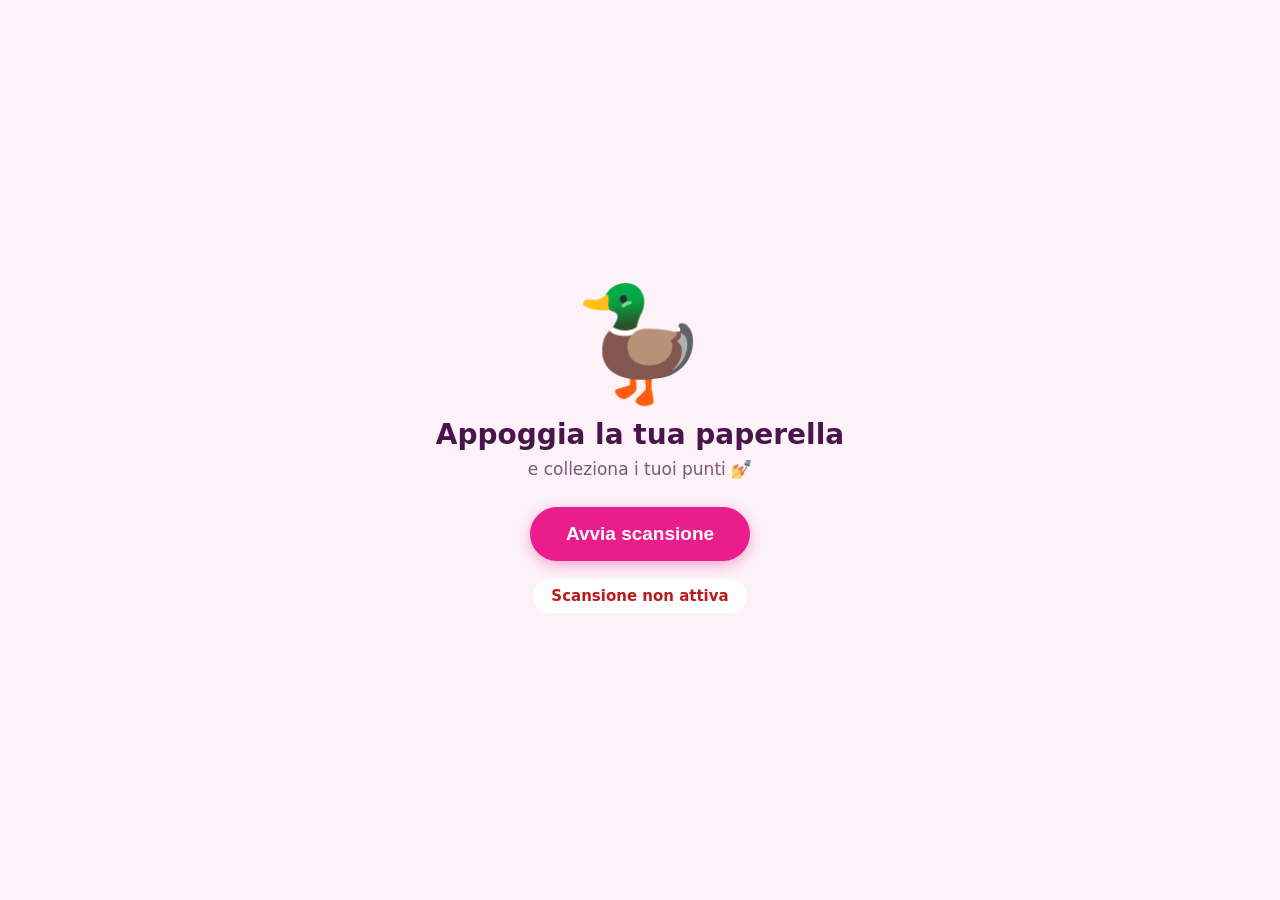
==== index.html @ 0249deea "Add files via upload" ====
<!DOCTYPE html>
<html lang="it">
<head>
<meta charset="UTF-8">
<meta name="viewport" content="width=device-width, initial-scale=1.0, user-scalable=no">
<meta name="theme-color" content="#f8b4d9">
<title>Paperelle Fedeltà 🦆</title>
<link rel="manifest" href="manifest.webmanifest">
<style>
  :root {
    --rosa: #f8b4d9;
    --rosa-scuro: #e91e8c;
    --viola: #7c3aed;
    --verde: #10b981;
    --bg: #fdf2f8;
    --testo: #4a154b;
  }
  * { margin: 0; padding: 0; box-sizing: border-box; -webkit-tap-highlight-color: transparent; }
  html, body { height: 100%; overflow: hidden; }
  body {
    font-family: system-ui, -apple-system, sans-serif;
    background: var(--bg);
    color: var(--testo);
    user-select: none;
  }
  .schermata {
    position: absolute; inset: 0;
    display: none;
    flex-direction: column;
    align-items: center;
    justify-content: center;
    text-align: center;
    padding: 24px;
  }
  .schermata.attiva { display: flex; }

  /* ---- KIOSK RIPOSO ---- */
  .papera-grande { font-size: 110px; line-height: 1; animation: galleggia 3s ease-in-out infinite; }
  @keyframes galleggia {
    0%, 100% { transform: translateY(0) rotate(-3deg); }
    50% { transform: translateY(-14px) rotate(3deg); }
  }
  h1 { font-size: 28px; margin-top: 20px; }
  .sottotitolo { font-size: 17px; opacity: .7; margin-top: 8px; }
  .btn {
    border: none; border-radius: 999px;
    padding: 16px 36px; font-size: 19px; font-weight: 700;
    background: var(--rosa-scuro); color: #fff;
    margin-top: 28px; cursor: pointer;
    box-shadow: 0 4px 14px rgba(233, 30, 140, .35);
  }
  .btn:active { transform: scale(.96); }
  .btn.secondario { background: #fff; color: var(--rosa-scuro); border: 2px solid var(--rosa-scuro); box-shadow: none; }
  .btn.piccolo { padding: 10px 20px; font-size: 15px; margin-top: 12px; }
  .stato-scan {
    margin-top: 18px; font-size: 15px; font-weight: 600;
    padding: 8px 18px; border-radius: 999px; background: #fff;
  }
  .stato-scan.on { color: var(--verde); }
  .stato-scan.off { color: #b91c1c; }
  .pulse { animation: pulse 1.6s ease-in-out infinite; }
  @keyframes pulse { 0%,100% { opacity: 1; } 50% { opacity: .45; } }

  /* ---- RISULTATO TAP ---- */
  #schermata-tap { background: linear-gradient(160deg, var(--rosa), #fbcfe8); }
  .punti-num { font-size: 64px; font-weight: 800; color: var(--rosa-scuro); margin-top: 10px; }
  .timbri { display: flex; gap: 8px; margin-top: 22px; flex-wrap: wrap; justify-content: center; max-width: 320px; }
  .timbro {
    width: 44px; height: 44px; border-radius: 50%;
    background: #fff; display: flex; align-items: center; justify-content: center;
    font-size: 24px; opacity: .35;
  }
  .timbro.pieno { opacity: 1; box-shadow: 0 2px 8px rgba(0,0,0,.15); }
  .timbro.nuovo { animation: pop .5s cubic-bezier(.2, 2, .4, 1); }
  @keyframes pop { 0% { transform: scale(0); } 100% { transform: scale(1); } }

  /* ---- PREMIO ---- */
  #schermata-premio { background: linear-gradient(160deg, #fde68a, var(--rosa)); }
  .premio-emoji { font-size: 100px; animation: festa .6s ease infinite alternate; }
  @keyframes festa { from { transform: rotate(-8deg) scale(1); } to { transform: rotate(8deg) scale(1.15); } }

  /* ---- ADMIN ---- */
  #schermata-admin {
    justify-content: flex-start; align-items: stretch;
    text-align: left; overflow-y: auto; background: #fff; padding: 16px;
  }
  .admin-testata { display: flex; justify-content: space-between; align-items: center; margin-bottom: 14px; }
  .admin-testata h2 { font-size: 22px; }
  .chiudi { background: #eee; border: none; border-radius: 50%; width: 40px; height: 40px; font-size: 18px; cursor: pointer; }
  .admin-azioni { display: flex; gap: 8px; flex-wrap: wrap; margin-bottom: 16px; }
  .admin-azioni .btn { margin-top: 0; padding: 10px 16px; font-size: 14px; }
  table { width: 100%; border-collapse: collapse; font-size: 14px; }
  th, td { padding: 10px 6px; border-bottom: 1px solid #f3e8ff; text-align: left; vertical-align: middle; }
  th { font-size: 12px; text-transform: uppercase; opacity: .6; }
  .uid { font-family: monospace; font-size: 11px; word-break: break-all; }
  .cella-punti { font-weight: 800; font-size: 18px; color: var(--rosa-scuro); white-space: nowrap; }
  .mini-btn {
    border: none; background: var(--bg); color: var(--testo);
    border-radius: 8px; width: 32px; height: 32px; font-size: 16px; font-weight: 700;
    cursor: pointer; margin: 0 2px;
  }
  .mini-btn.rosso { color: #b91c1c; }
  .nome-input { border: 1px solid #eee; border-radius: 8px; padding: 6px; width: 90px; font-size: 13px; }
  .vuoto { text-align: center; opacity: .5; padding: 30px 0; }
  #ingresso-admin {
    position: fixed; bottom: 0; right: 0; width: 64px; height: 64px;
    opacity: 0; z-index: 50;
  }
  .toast {
    position: fixed; bottom: 20px; left: 50%; transform: translateX(-50%);
    background: var(--testo); color: #fff; padding: 12px 22px;
    border-radius: 999px; font-size: 14px; z-index: 100;
    opacity: 0; transition: opacity .3s; pointer-events: none;
    max-width: 90vw;
  }
  .toast.visibile { opacity: 1; }
</style>
</head>
<body>

<!-- KIOSK: riposo -->
<div id="schermata-riposo" class="schermata attiva">
  <div class="papera-grande">🦆</div>
  <h1>Appoggia la tua paperella</h1>
  <p class="sottotitolo">e colleziona i tuoi punti 💅</p>
  <button id="btn-avvia" class="btn">Avvia scansione</button>
  <div id="stato-scan" class="stato-scan off">Scansione non attiva</div>
</div>

<!-- KIOSK: risultato tap -->
<div id="schermata-tap" class="schermata">
  <div class="papera-grande" style="animation:none">🦆</div>
  <h1 id="tap-titolo">Ciao!</h1>
  <div class="punti-num" id="tap-punti">0/10</div>
  <div class="timbri" id="tap-timbri"></div>
  <p class="sottotitolo" id="tap-msg"></p>
</div>

<!-- KIOSK: premio -->
<div id="schermata-premio" class="schermata">
  <div class="premio-emoji">🎉</div>
  <h1>PREMIO!</h1>
  <p class="sottotitolo" style="font-size:20px">Hai completato la tessera!<br>Ritira il tuo premio in cassa 🎁</p>
</div>

<!-- ADMIN -->
<div id="schermata-admin" class="schermata">
  <div class="admin-testata">
    <h2>Gestione clienti</h2>
    <button class="chiudi" onclick="chiudiAdmin()">✕</button>
  </div>
  <div class="admin-azioni">
    <button class="btn" onclick="esportaBackup()">⬇️ Export backup</button>
    <button class="btn secondario" onclick="document.getElementById('file-import').click()">⬆️ Import</button>
    <button class="btn secondario" onclick="cambiaPin()">🔑 Cambia PIN</button>
    <input type="file" id="file-import" accept=".json,application/json" hidden onchange="importaBackup(this)">
  </div>
  <table>
    <thead><tr><th>Cliente</th><th>Punti</th><th>Ultimo tap</th><th></th></tr></thead>
    <tbody id="tabella-clienti"></tbody>
  </table>
</div>

<!-- angolo invisibile per entrare in admin (5 tap) -->
<div id="ingresso-admin"></div>
<div id="toast" class="toast"></div>

<script>
'use strict';

// ================== CONFIG ==================
const PUNTI_PREMIO = 10;
const COOLDOWN_ORE = 3;
const PIN_DEFAULT = '1234';
const TIMEOUT_RITORNO_MS = 5000;

// ================== INDEXEDDB ==================
let db;

function apriDB() {
  return new Promise((ok, ko) => {
    const req = indexedDB.open('paperelle', 1);
    req.onupgradeneeded = (e) => {
      const d = e.target.result;
      if (!d.objectStoreNames.contains('clienti'))
        d.createObjectStore('clienti', { keyPath: 'uid' });
      if (!d.objectStoreNames.contains('log_tap'))
        d.createObjectStore('log_tap', { autoIncrement: true });
      if (!d.objectStoreNames.contains('config'))
        d.createObjectStore('config', { keyPath: 'k' });
    };
    req.onsuccess = () => { db = req.result; ok(db); };
    req.onerror = () => ko(req.error);
  });
}

function tx(store, mode, fn) {
  return new Promise((ok, ko) => {
    const t = db.transaction(store, mode);
    const s = t.objectStore(store);
    const res = fn(s);
    t.oncomplete = () => ok(res && res.result !== undefined ? res.result : undefined);
    t.onerror = () => ko(t.error);
  });
}

const getCliente   = (uid) => tx('clienti', 'readonly',  s => s.get(uid));
const salvaCliente = (c)   => tx('clienti', 'readwrite', s => s.put(c));
const cancellaCliente = (uid) => tx('clienti', 'readwrite', s => s.delete(uid));
const tuttiClienti = ()    => tx('clienti', 'readonly',  s => s.getAll());
const logTap       = (uid) => tx('log_tap', 'readwrite', s => s.add({ uid, timestamp: Date.now() }));
const tuttiLog     = ()    => tx('log_tap', 'readonly',  s => s.getAll());

async function getConfig(k, def) {
  const r = await tx('config', 'readonly', s => s.get(k));
  return r ? r.v : def;
}
const setConfig = (k, v) => tx('config', 'readwrite', s => s.put({ k, v }));

// ================== SCHERMATE ==================
function mostra(id) {
  document.querySelectorAll('.schermata').forEach(s => s.classList.remove('attiva'));
  document.getElementById(id).classList.add('attiva');
}

let timerRitorno = null;
function tornaARiposoTra(ms) {
  clearTimeout(timerRitorno);
  timerRitorno = setTimeout(() => mostra('schermata-riposo'), ms);
}

function toast(msg, ms = 2500) {
  const t = document.getElementById('toast');
  t.textContent = msg;
  t.classList.add('visibile');
  clearTimeout(t._timer);
  t._timer = setTimeout(() => t.classList.remove('visibile'), ms);
}

// ================== WEB NFC ==================
let scanAttiva = false;

async function avviaScan() {
  if (!('NDEFReader' in window)) {
    toast('⚠️ Web NFC non supportato: serve Chrome su Android');
    return;
  }
  try {
    const reader = new NDEFReader();
    await reader.scan();
    scanAttiva = true;
    aggiornaStatoScan();
    reader.onreading = (e) => gestisciTap(e.serialNumber);
    reader.onreadingerror = () => toast('Lettura fallita, riprova ad appoggiare la paperella');
  } catch (err) {
    toast('Errore NFC: ' + err.message, 4000);
  }
}

function aggiornaStatoScan() {
  const el = document.getElementById('stato-scan');
  const btn = document.getElementById('btn-avvia');
  if (scanAttiva) {
    el.textContent = '● Scansione attiva';
    el.className = 'stato-scan on pulse';
    btn.style.display = 'none';
  } else {
    el.textContent = 'Scansione non attiva';
    el.className = 'stato-scan off';
    btn.style.display = '';
  }
}

// ================== LOGICA TAP ==================
let tapInCorso = false;

async function gestisciTap(uid) {
  if (!uid || tapInCorso) return;
  tapInCorso = true;
  try {
    let c = await getCliente(uid);
    const ora = Date.now();

    if (!c) {
      c = { uid, nome: '', punti: 0, creato: ora, ultimo_tap: 0 };
    }

    const cooldownMs = COOLDOWN_ORE * 3600 * 1000;
    if (c.ultimo_tap && (ora - c.ultimo_tap) < cooldownMs) {
      mostraTap(c, false);
      tornaARiposoTra(TIMEOUT_RITORNO_MS);
      return;
    }

    c.punti += 1;
    c.ultimo_tap = ora;
    await logTap(uid);

    if (c.punti >= PUNTI_PREMIO) {
      c.punti = 0;
      await salvaCliente(c);
      mostra('schermata-premio');
      tornaARiposoTra(8000);
    } else {
      await salvaCliente(c);
      mostraTap(c, true);
      tornaARiposoTra(TIMEOUT_RITORNO_MS);
    }
  } catch (err) {
    toast('Errore: ' + err.message, 4000);
  } finally {
    setTimeout(() => { tapInCorso = false; }, 1500);
  }
}

function mostraTap(c, nuovoPunto) {
  const nome = c.nome ? `Ciao ${c.nome}!` : 'Ciao!';
  document.getElementById('tap-titolo').textContent = nome;
  document.getElementById('tap-punti').textContent = `${c.punti}/${PUNTI_PREMIO}`;
  document.getElementById('tap-msg').textContent = nuovoPunto
    ? (c.punti === PUNTI_PREMIO - 1 ? 'Il prossimo è il PREMIO! 🎁' : '+1 punto! A presto 💅')
    : 'Punto già registrato, torna più tardi 😉';

  const cont = document.getElementById('tap-timbri');
  cont.innerHTML = '';
  for (let i = 1; i <= PUNTI_PREMIO; i++) {
    const d = document.createElement('div');
    d.className = 'timbro' + (i <= c.punti ? ' pieno' : '') +
                  (nuovoPunto && i === c.punti ? ' nuovo' : '');
    d.textContent = '🦆';
    cont.appendChild(d);
  }
  mostra('schermata-tap');
}

// ================== ADMIN ==================
let tapAngolo = 0, timerAngolo = null;

document.getElementById('ingresso-admin').addEventListener('click', () => {
  tapAngolo++;
  clearTimeout(timerAngolo);
  timerAngolo = setTimeout(() => { tapAngolo = 0; }, 2000);
  if (tapAngolo >= 5) { tapAngolo = 0; chiediPin(); }
});

async function chiediPin() {
  const pin = await getConfig('pin', PIN_DEFAULT);
  const inserito = prompt('PIN amministratore:');
  if (inserito === null) return;
  if (inserito === pin) apriAdmin();
  else toast('PIN errato');
}

async function cambiaPin() {
  const nuovo = prompt('Nuovo PIN (min 4 cifre):');
  if (!nuovo || nuovo.length < 4) { toast('PIN troppo corto'); return; }
  await setConfig('pin', nuovo);
  toast('PIN aggiornato ✔');
}

async function apriAdmin() {
  clearTimeout(timerRitorno);
  await disegnaTabella();
  mostra('schermata-admin');
}

function chiudiAdmin() {
  mostra('schermata-riposo');
}

function formattaData(ts) {
  if (!ts) return '—';
  const d = new Date(ts);
  return d.toLocaleDateString('it-IT', { day: '2-digit', month: '2-digit' }) +
         ' ' + d.toLocaleTimeString('it-IT', { hour: '2-digit', minute: '2-digit' });
}

async function disegnaTabella() {
  const clienti = (await tuttiClienti()) || [];
  clienti.sort((a, b) => (b.ultimo_tap || 0) - (a.ultimo_tap || 0));
  const corpo = document.getElementById('tabella-clienti');
  corpo.innerHTML = '';

  if (!clienti.length) {
    corpo.innerHTML = '<tr><td colspan="4" class="vuoto">Nessun cliente ancora 🦆</td></tr>';
    return;
  }

  for (const c of clienti) {
    const tr = document.createElement('tr');

    const tdNome = document.createElement('td');
    const inp = document.createElement('input');
    inp.className = 'nome-input';
    inp.placeholder = 'nome…';
    inp.value = c.nome || '';
    inp.onchange = async () => { c.nome = inp.value.trim(); await salvaCliente(c); toast('Nome salvato'); };
    tdNome.appendChild(inp);
    const divUid = document.createElement('div');
    divUid.className = 'uid';
    divUid.textContent = c.uid;
    tdNome.appendChild(divUid);

    const tdPunti = document.createElement('td');
    tdPunti.className = 'cella-punti';
    tdPunti.textContent = `${c.punti}/${PUNTI_PREMIO}`;

    const tdData = document.createElement('td');
    tdData.textContent = formattaData(c.ultimo_tap);

    const tdAzioni = document.createElement('td');
    tdAzioni.style.whiteSpace = 'nowrap';
    const btnMeno = mini('−', async () => {
      c.punti = Math.max(0, c.punti - 1);
      await salvaCliente(c); await disegnaTabella();
    });
    const btnPiu = mini('+', async () => {
      c.punti = Math.min(PUNTI_PREMIO - 1, c.punti + 1);
      await salvaCliente(c); await disegnaTabella();
    });
    const btnDel = mini('🗑', async () => {
      if (confirm(`Eliminare ${c.nome || c.uid}?`)) {
        await cancellaCliente(c.uid); await disegnaTabella();
      }
    });
    btnDel.classList.add('rosso');
    tdAzioni.append(btnMeno, btnPiu, btnDel);

    tr.append(tdNome, tdPunti, tdData, tdAzioni);
    corpo.appendChild(tr);
  }
}

function mini(txt, fn) {
  const b = document.createElement('button');
  b.className = 'mini-btn';
  b.textContent = txt;
  b.onclick = fn;
  return b;
}

// ================== BACKUP ==================
async function esportaBackup() {
  const dati = {
    versione: 1,
    esportato: new Date().toISOString(),
    clienti: await tuttiClienti(),
    log_tap: await tuttiLog()
  };
  const json = JSON.stringify(dati, null, 2);
  const nomeFile = 'paperelle-backup-' + new Date().toISOString().slice(0, 10) + '.json';
  const blob = new Blob([json], { type: 'application/json' });
  const file = new File([blob], nomeFile, { type: 'application/json' });

  if (navigator.canShare && navigator.canShare({ files: [file] })) {
    try {
      await navigator.share({ files: [file], title: 'Backup paperelle' });
      return;
    } catch (e) { /* utente ha annullato → fallback download */ }
  }
  const a = document.createElement('a');
  a.href = URL.createObjectURL(blob);
  a.download = nomeFile;
  a.click();
  URL.revokeObjectURL(a.href);
}

async function importaBackup(input) {
  const f = input.files[0];
  if (!f) return;
  try {
    const dati = JSON.parse(await f.text());
    if (!Array.isArray(dati.clienti)) throw new Error('formato non valido');
    if (!confirm(`Importare ${dati.clienti.length} clienti? I dati esistenti con stesso UID verranno sovrascritti.`)) return;
    for (const c of dati.clienti) await salvaCliente(c);
    await disegnaTabella();
    toast(`Importati ${dati.clienti.length} clienti ✔`);
  } catch (err) {
    toast('Import fallito: ' + err.message, 4000);
  } finally {
    input.value = '';
  }
}

// ================== WAKE LOCK ==================
let wakeLock = null;
async function tieniSchermoAcceso() {
  try {
    if ('wakeLock' in navigator) {
      wakeLock = await navigator.wakeLock.request('screen');
    }
  } catch (e) { /* non critico */ }
}
document.addEventListener('visibilitychange', () => {
  if (document.visibilityState === 'visible') tieniSchermoAcceso();
});

// ================== AVVIO ==================
document.getElementById('btn-avvia').addEventListener('click', async () => {
  await avviaScan();
  await tieniSchermoAcceso();
});

apriDB().catch(err => toast('Errore database: ' + err.message, 5000));

if ('serviceWorker' in navigator) {
  navigator.serviceWorker.register('sw.js').catch(() => {});
}
</script>
</body>
</html>
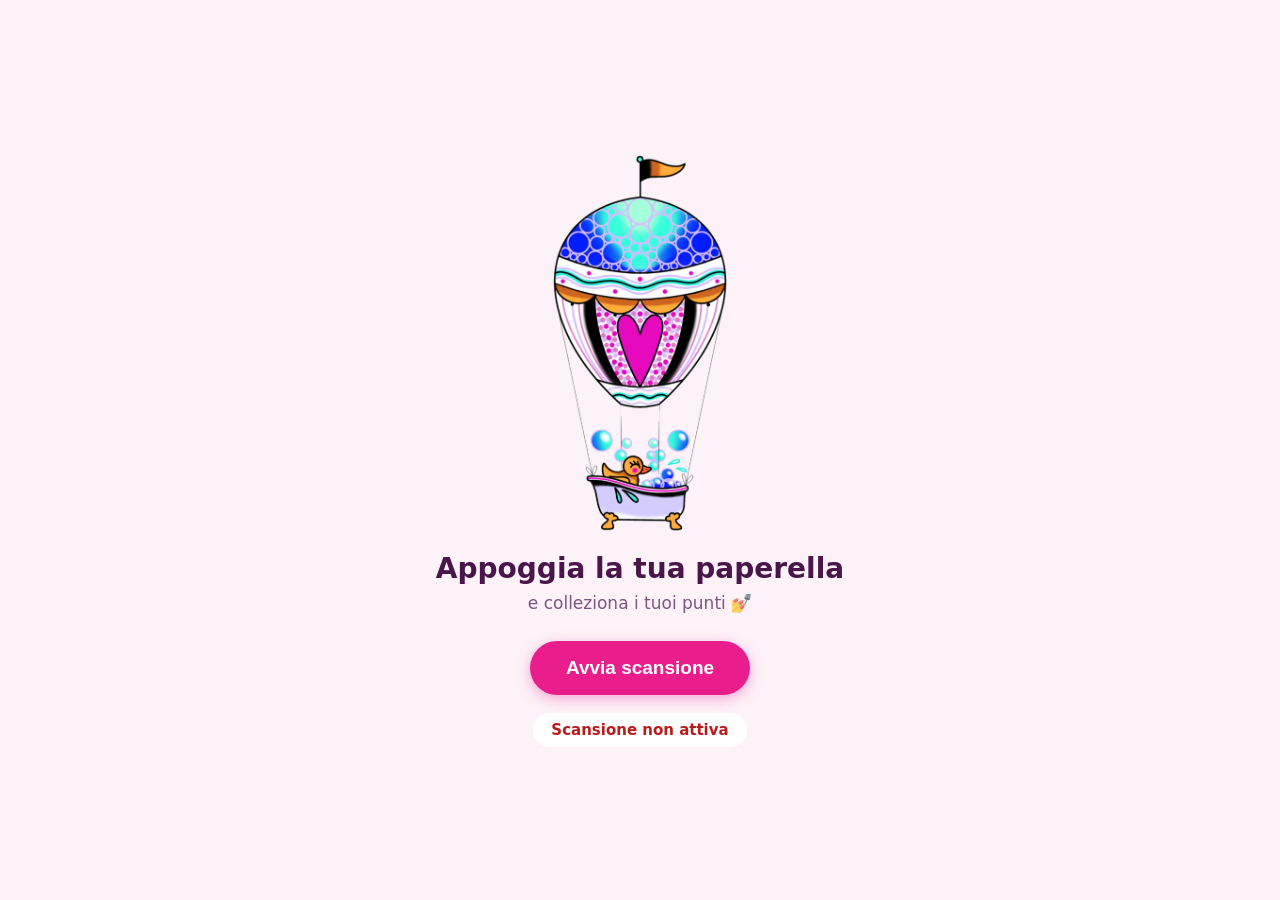
==== commit f4d0da77: "Add files via upload changed logo and automatic counters backup daily at 6pm" ====
--- a/index.html
+++ b/index.html
@@ -36,6 +36,8 @@
 
   /* ---- KIOSK RIPOSO ---- */
   .papera-grande { font-size: 110px; line-height: 1; animation: galleggia 3s ease-in-out infinite; }
+  .logo-img { height: 42vh; max-height: 380px; animation: galleggia 3s ease-in-out infinite; }
+  .logo-img.mini { height: 24vh; max-height: 200px; animation: none; }
   @keyframes galleggia {
     0%, 100% { transform: translateY(0) rotate(-3deg); }
     50% { transform: translateY(-14px) rotate(3deg); }
@@ -120,7 +122,7 @@
 
 <!-- KIOSK: riposo -->
 <div id="schermata-riposo" class="schermata attiva">
-  <div class="papera-grande">🦆</div>
+  <img class="logo-img" src="logo.png" alt="logo">
   <h1>Appoggia la tua paperella</h1>
   <p class="sottotitolo">e colleziona i tuoi punti 💅</p>
   <button id="btn-avvia" class="btn">Avvia scansione</button>
@@ -129,7 +131,7 @@
 
 <!-- KIOSK: risultato tap -->
 <div id="schermata-tap" class="schermata">
-  <div class="papera-grande" style="animation:none">🦆</div>
+  <img class="logo-img mini" src="logo.png" alt="logo">
   <h1 id="tap-titolo">Ciao!</h1>
   <div class="punti-num" id="tap-punti">0/10</div>
   <div class="timbri" id="tap-timbri"></div>
@@ -173,6 +175,7 @@
 const COOLDOWN_ORE = 3;
 const PIN_DEFAULT = '1234';
 const TIMEOUT_RITORNO_MS = 5000;
+const ORA_BACKUP = 18; // backup automatico giornaliero alle 18:00
 
 // ================== INDEXEDDB ==================
 let db;
@@ -440,15 +443,45 @@
 }
 
 // ================== BACKUP ==================
-async function esportaBackup() {
-  const dati = {
+async function creaDatiBackup() {
+  return {
     versione: 1,
     esportato: new Date().toISOString(),
     clienti: await tuttiClienti(),
     log_tap: await tuttiLog()
   };
+}
+
+function scaricaJSON(dati, nomeFile) {
+  const blob = new Blob([JSON.stringify(dati, null, 2)], { type: 'application/json' });
+  const a = document.createElement('a');
+  a.href = URL.createObjectURL(blob);
+  a.download = nomeFile;
+  a.click();
+  URL.revokeObjectURL(a.href);
+}
+
+const oggiStr = () => {
+  const d = new Date();
+  return d.getFullYear() + '-' + String(d.getMonth() + 1).padStart(2, '0') + '-' + String(d.getDate()).padStart(2, '0');
+};
+
+async function backupAutomatico() {
+  const oggi = oggiStr();
+  const ultimo = await getConfig('ultimo_backup', '');
+  if (ultimo === oggi) return;
+  if (new Date().getHours() < ORA_BACKUP) return;
+  const dati = await creaDatiBackup();
+  if (!dati.clienti || !dati.clienti.length) return; // niente da salvare
+  scaricaJSON(dati, 'paperelle-backup-' + oggi + '.json');
+  await setConfig('ultimo_backup', oggi);
+  toast('💾 Backup giornaliero salvato in Download');
+}
+
+async function esportaBackup() {
+  const dati = await creaDatiBackup();
   const json = JSON.stringify(dati, null, 2);
-  const nomeFile = 'paperelle-backup-' + new Date().toISOString().slice(0, 10) + '.json';
+  const nomeFile = 'paperelle-backup-' + oggiStr() + '.json';
   const blob = new Blob([json], { type: 'application/json' });
   const file = new File([blob], nomeFile, { type: 'application/json' });
 
@@ -501,7 +534,10 @@
   await tieniSchermoAcceso();
 });
 
-apriDB().catch(err => toast('Errore database: ' + err.message, 5000));
+apriDB().then(() => {
+  // controlla ogni minuto se è ora del backup giornaliero
+  setInterval(() => backupAutomatico().catch(() => {}), 60 * 1000);
+}).catch(err => toast('Errore database: ' + err.message, 5000));
 
 if ('serviceWorker' in navigator) {
   navigator.serviceWorker.register('sw.js').catch(() => {});
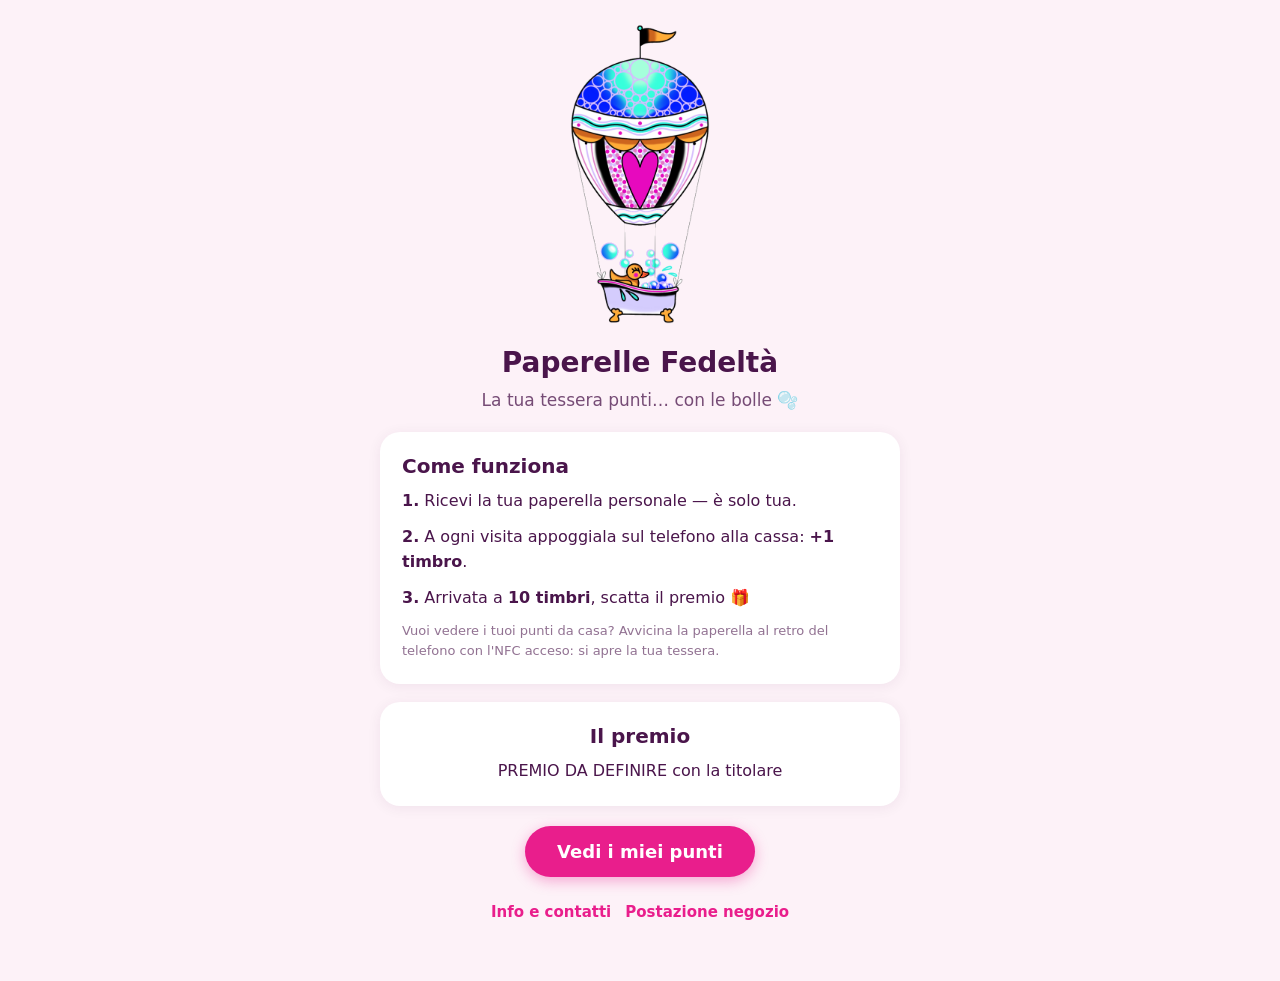
==== commit a5890ebb: "cloudflare website" ====
--- a/index.html
+++ b/index.html
@@ -2,546 +2,42 @@
 <html lang="it">
 <head>
 <meta charset="UTF-8">
-<meta name="viewport" content="width=device-width, initial-scale=1.0, user-scalable=no">
+<meta name="viewport" content="width=device-width, initial-scale=1.0">
 <meta name="theme-color" content="#f8b4d9">
 <title>Paperelle Fedeltà 🦆</title>
 <link rel="manifest" href="manifest.webmanifest">
-<style>
-  :root {
-    --rosa: #f8b4d9;
-    --rosa-scuro: #e91e8c;
-    --viola: #7c3aed;
-    --verde: #10b981;
-    --bg: #fdf2f8;
-    --testo: #4a154b;
-  }
-  * { margin: 0; padding: 0; box-sizing: border-box; -webkit-tap-highlight-color: transparent; }
-  html, body { height: 100%; overflow: hidden; }
-  body {
-    font-family: system-ui, -apple-system, sans-serif;
-    background: var(--bg);
-    color: var(--testo);
-    user-select: none;
-  }
-  .schermata {
-    position: absolute; inset: 0;
-    display: none;
-    flex-direction: column;
-    align-items: center;
-    justify-content: center;
-    text-align: center;
-    padding: 24px;
-  }
-  .schermata.attiva { display: flex; }
-
-  /* ---- KIOSK RIPOSO ---- */
-  .papera-grande { font-size: 110px; line-height: 1; animation: galleggia 3s ease-in-out infinite; }
-  .logo-img { height: 42vh; max-height: 380px; animation: galleggia 3s ease-in-out infinite; }
-  .logo-img.mini { height: 24vh; max-height: 200px; animation: none; }
-  @keyframes galleggia {
-    0%, 100% { transform: translateY(0) rotate(-3deg); }
-    50% { transform: translateY(-14px) rotate(3deg); }
-  }
-  h1 { font-size: 28px; margin-top: 20px; }
-  .sottotitolo { font-size: 17px; opacity: .7; margin-top: 8px; }
-  .btn {
-    border: none; border-radius: 999px;
-    padding: 16px 36px; font-size: 19px; font-weight: 700;
-    background: var(--rosa-scuro); color: #fff;
-    margin-top: 28px; cursor: pointer;
-    box-shadow: 0 4px 14px rgba(233, 30, 140, .35);
-  }
-  .btn:active { transform: scale(.96); }
-  .btn.secondario { background: #fff; color: var(--rosa-scuro); border: 2px solid var(--rosa-scuro); box-shadow: none; }
-  .btn.piccolo { padding: 10px 20px; font-size: 15px; margin-top: 12px; }
-  .stato-scan {
-    margin-top: 18px; font-size: 15px; font-weight: 600;
-    padding: 8px 18px; border-radius: 999px; background: #fff;
-  }
-  .stato-scan.on { color: var(--verde); }
-  .stato-scan.off { color: #b91c1c; }
-  .pulse { animation: pulse 1.6s ease-in-out infinite; }
-  @keyframes pulse { 0%,100% { opacity: 1; } 50% { opacity: .45; } }
-
-  /* ---- RISULTATO TAP ---- */
-  #schermata-tap { background: linear-gradient(160deg, var(--rosa), #fbcfe8); }
-  .punti-num { font-size: 64px; font-weight: 800; color: var(--rosa-scuro); margin-top: 10px; }
-  .timbri { display: flex; gap: 8px; margin-top: 22px; flex-wrap: wrap; justify-content: center; max-width: 320px; }
-  .timbro {
-    width: 44px; height: 44px; border-radius: 50%;
-    background: #fff; display: flex; align-items: center; justify-content: center;
-    font-size: 24px; opacity: .35;
-  }
-  .timbro.pieno { opacity: 1; box-shadow: 0 2px 8px rgba(0,0,0,.15); }
-  .timbro.nuovo { animation: pop .5s cubic-bezier(.2, 2, .4, 1); }
-  @keyframes pop { 0% { transform: scale(0); } 100% { transform: scale(1); } }
-
-  /* ---- PREMIO ---- */
-  #schermata-premio { background: linear-gradient(160deg, #fde68a, var(--rosa)); }
-  .premio-emoji { font-size: 100px; animation: festa .6s ease infinite alternate; }
-  @keyframes festa { from { transform: rotate(-8deg) scale(1); } to { transform: rotate(8deg) scale(1.15); } }
-
-  /* ---- ADMIN ---- */
-  #schermata-admin {
-    justify-content: flex-start; align-items: stretch;
-    text-align: left; overflow-y: auto; background: #fff; padding: 16px;
-  }
-  .admin-testata { display: flex; justify-content: space-between; align-items: center; margin-bottom: 14px; }
-  .admin-testata h2 { font-size: 22px; }
-  .chiudi { background: #eee; border: none; border-radius: 50%; width: 40px; height: 40px; font-size: 18px; cursor: pointer; }
-  .admin-azioni { display: flex; gap: 8px; flex-wrap: wrap; margin-bottom: 16px; }
-  .admin-azioni .btn { margin-top: 0; padding: 10px 16px; font-size: 14px; }
-  table { width: 100%; border-collapse: collapse; font-size: 14px; }
-  th, td { padding: 10px 6px; border-bottom: 1px solid #f3e8ff; text-align: left; vertical-align: middle; }
-  th { font-size: 12px; text-transform: uppercase; opacity: .6; }
-  .uid { font-family: monospace; font-size: 11px; word-break: break-all; }
-  .cella-punti { font-weight: 800; font-size: 18px; color: var(--rosa-scuro); white-space: nowrap; }
-  .mini-btn {
-    border: none; background: var(--bg); color: var(--testo);
-    border-radius: 8px; width: 32px; height: 32px; font-size: 16px; font-weight: 700;
-    cursor: pointer; margin: 0 2px;
-  }
-  .mini-btn.rosso { color: #b91c1c; }
-  .nome-input { border: 1px solid #eee; border-radius: 8px; padding: 6px; width: 90px; font-size: 13px; }
-  .vuoto { text-align: center; opacity: .5; padding: 30px 0; }
-  #ingresso-admin {
-    position: fixed; bottom: 0; right: 0; width: 64px; height: 64px;
-    opacity: 0; z-index: 50;
-  }
-  .toast {
-    position: fixed; bottom: 20px; left: 50%; transform: translateX(-50%);
-    background: var(--testo); color: #fff; padding: 12px 22px;
-    border-radius: 999px; font-size: 14px; z-index: 100;
-    opacity: 0; transition: opacity .3s; pointer-events: none;
-    max-width: 90vw;
-  }
-  .toast.visibile { opacity: 1; }
-</style>
+<link rel="stylesheet" href="stile.css">
 </head>
 <body>
+<div class="contenuto centro">
 
-<!-- KIOSK: riposo -->
-<div id="schermata-riposo" class="schermata attiva">
-  <img class="logo-img" src="logo.png" alt="logo">
-  <h1>Appoggia la tua paperella</h1>
-  <p class="sottotitolo">e colleziona i tuoi punti 💅</p>
-  <button id="btn-avvia" class="btn">Avvia scansione</button>
-  <div id="stato-scan" class="stato-scan off">Scansione non attiva</div>
+  <img class="logo-img galleggia" src="logo.png" alt="logo">
+  <h1>Paperelle Fedeltà</h1>
+  <p class="sottotitolo">La tua tessera punti… con le bolle 🫧</p>
+
+  <div class="card" style="text-align:left">
+    <h2 style="margin-top:0">Come funziona</h2>
+    <p><strong>1.</strong> Ricevi la tua paperella personale — è solo tua.</p>
+    <p><strong>2.</strong> A ogni visita appoggiala sul telefono alla cassa: <strong>+1 timbro</strong>.</p>
+    <p><strong>3.</strong> Arrivata a <strong>10 timbri</strong>, scatta il premio 🎁</p>
+    <p class="piccolo">Vuoi vedere i tuoi punti da casa? Avvicina la paperella al retro del telefono con l'NFC acceso: si apre la tua tessera.</p>
+  </div>
+
+  <div class="card">
+    <h2 style="margin-top:0">Il premio</h2>
+    <p>PREMIO DA DEFINIRE con la titolare</p>
+  </div>
+
+  <a class="btn" href="punti.html">Vedi i miei punti</a>
+
+  <div class="nav">
+    <a href="info.html">Info e contatti</a>
+    <a href="kiosk.html">Postazione negozio</a>
+  </div>
+
 </div>
-
-<!-- KIOSK: risultato tap -->
-<div id="schermata-tap" class="schermata">
-  <img class="logo-img mini" src="logo.png" alt="logo">
-  <h1 id="tap-titolo">Ciao!</h1>
-  <div class="punti-num" id="tap-punti">0/10</div>
-  <div class="timbri" id="tap-timbri"></div>
-  <p class="sottotitolo" id="tap-msg"></p>
-</div>
-
-<!-- KIOSK: premio -->
-<div id="schermata-premio" class="schermata">
-  <div class="premio-emoji">🎉</div>
-  <h1>PREMIO!</h1>
-  <p class="sottotitolo" style="font-size:20px">Hai completato la tessera!<br>Ritira il tuo premio in cassa 🎁</p>
-</div>
-
-<!-- ADMIN -->
-<div id="schermata-admin" class="schermata">
-  <div class="admin-testata">
-    <h2>Gestione clienti</h2>
-    <button class="chiudi" onclick="chiudiAdmin()">✕</button>
-  </div>
-  <div class="admin-azioni">
-    <button class="btn" onclick="esportaBackup()">⬇️ Export backup</button>
-    <button class="btn secondario" onclick="document.getElementById('file-import').click()">⬆️ Import</button>
-    <button class="btn secondario" onclick="cambiaPin()">🔑 Cambia PIN</button>
-    <input type="file" id="file-import" accept=".json,application/json" hidden onchange="importaBackup(this)">
-  </div>
-  <table>
-    <thead><tr><th>Cliente</th><th>Punti</th><th>Ultimo tap</th><th></th></tr></thead>
-    <tbody id="tabella-clienti"></tbody>
-  </table>
-</div>
-
-<!-- angolo invisibile per entrare in admin (5 tap) -->
-<div id="ingresso-admin"></div>
-<div id="toast" class="toast"></div>
-
 <script>
-'use strict';
-
-// ================== CONFIG ==================
-const PUNTI_PREMIO = 10;
-const COOLDOWN_ORE = 3;
-const PIN_DEFAULT = '1234';
-const TIMEOUT_RITORNO_MS = 5000;
-const ORA_BACKUP = 18; // backup automatico giornaliero alle 18:00
-
-// ================== INDEXEDDB ==================
-let db;
-
-function apriDB() {
-  return new Promise((ok, ko) => {
-    const req = indexedDB.open('paperelle', 1);
-    req.onupgradeneeded = (e) => {
-      const d = e.target.result;
-      if (!d.objectStoreNames.contains('clienti'))
-        d.createObjectStore('clienti', { keyPath: 'uid' });
-      if (!d.objectStoreNames.contains('log_tap'))
-        d.createObjectStore('log_tap', { autoIncrement: true });
-      if (!d.objectStoreNames.contains('config'))
-        d.createObjectStore('config', { keyPath: 'k' });
-    };
-    req.onsuccess = () => { db = req.result; ok(db); };
-    req.onerror = () => ko(req.error);
-  });
-}
-
-function tx(store, mode, fn) {
-  return new Promise((ok, ko) => {
-    const t = db.transaction(store, mode);
-    const s = t.objectStore(store);
-    const res = fn(s);
-    t.oncomplete = () => ok(res && res.result !== undefined ? res.result : undefined);
-    t.onerror = () => ko(t.error);
-  });
-}
-
-const getCliente   = (uid) => tx('clienti', 'readonly',  s => s.get(uid));
-const salvaCliente = (c)   => tx('clienti', 'readwrite', s => s.put(c));
-const cancellaCliente = (uid) => tx('clienti', 'readwrite', s => s.delete(uid));
-const tuttiClienti = ()    => tx('clienti', 'readonly',  s => s.getAll());
-const logTap       = (uid) => tx('log_tap', 'readwrite', s => s.add({ uid, timestamp: Date.now() }));
-const tuttiLog     = ()    => tx('log_tap', 'readonly',  s => s.getAll());
-
-async function getConfig(k, def) {
-  const r = await tx('config', 'readonly', s => s.get(k));
-  return r ? r.v : def;
-}
-const setConfig = (k, v) => tx('config', 'readwrite', s => s.put({ k, v }));
-
-// ================== SCHERMATE ==================
-function mostra(id) {
-  document.querySelectorAll('.schermata').forEach(s => s.classList.remove('attiva'));
-  document.getElementById(id).classList.add('attiva');
-}
-
-let timerRitorno = null;
-function tornaARiposoTra(ms) {
-  clearTimeout(timerRitorno);
-  timerRitorno = setTimeout(() => mostra('schermata-riposo'), ms);
-}
-
-function toast(msg, ms = 2500) {
-  const t = document.getElementById('toast');
-  t.textContent = msg;
-  t.classList.add('visibile');
-  clearTimeout(t._timer);
-  t._timer = setTimeout(() => t.classList.remove('visibile'), ms);
-}
-
-// ================== WEB NFC ==================
-let scanAttiva = false;
-
-async function avviaScan() {
-  if (!('NDEFReader' in window)) {
-    toast('⚠️ Web NFC non supportato: serve Chrome su Android');
-    return;
-  }
-  try {
-    const reader = new NDEFReader();
-    await reader.scan();
-    scanAttiva = true;
-    aggiornaStatoScan();
-    reader.onreading = (e) => gestisciTap(e.serialNumber);
-    reader.onreadingerror = () => toast('Lettura fallita, riprova ad appoggiare la paperella');
-  } catch (err) {
-    toast('Errore NFC: ' + err.message, 4000);
-  }
-}
-
-function aggiornaStatoScan() {
-  const el = document.getElementById('stato-scan');
-  const btn = document.getElementById('btn-avvia');
-  if (scanAttiva) {
-    el.textContent = '● Scansione attiva';
-    el.className = 'stato-scan on pulse';
-    btn.style.display = 'none';
-  } else {
-    el.textContent = 'Scansione non attiva';
-    el.className = 'stato-scan off';
-    btn.style.display = '';
-  }
-}
-
-// ================== LOGICA TAP ==================
-let tapInCorso = false;
-
-async function gestisciTap(uid) {
-  if (!uid || tapInCorso) return;
-  tapInCorso = true;
-  try {
-    let c = await getCliente(uid);
-    const ora = Date.now();
-
-    if (!c) {
-      c = { uid, nome: '', punti: 0, creato: ora, ultimo_tap: 0 };
-    }
-
-    const cooldownMs = COOLDOWN_ORE * 3600 * 1000;
-    if (c.ultimo_tap && (ora - c.ultimo_tap) < cooldownMs) {
-      mostraTap(c, false);
-      tornaARiposoTra(TIMEOUT_RITORNO_MS);
-      return;
-    }
-
-    c.punti += 1;
-    c.ultimo_tap = ora;
-    await logTap(uid);
-
-    if (c.punti >= PUNTI_PREMIO) {
-      c.punti = 0;
-      await salvaCliente(c);
-      mostra('schermata-premio');
-      tornaARiposoTra(8000);
-    } else {
-      await salvaCliente(c);
-      mostraTap(c, true);
-      tornaARiposoTra(TIMEOUT_RITORNO_MS);
-    }
-  } catch (err) {
-    toast('Errore: ' + err.message, 4000);
-  } finally {
-    setTimeout(() => { tapInCorso = false; }, 1500);
-  }
-}
-
-function mostraTap(c, nuovoPunto) {
-  const nome = c.nome ? `Ciao ${c.nome}!` : 'Ciao!';
-  document.getElementById('tap-titolo').textContent = nome;
-  document.getElementById('tap-punti').textContent = `${c.punti}/${PUNTI_PREMIO}`;
-  document.getElementById('tap-msg').textContent = nuovoPunto
-    ? (c.punti === PUNTI_PREMIO - 1 ? 'Il prossimo è il PREMIO! 🎁' : '+1 punto! A presto 💅')
-    : 'Punto già registrato, torna più tardi 😉';
-
-  const cont = document.getElementById('tap-timbri');
-  cont.innerHTML = '';
-  for (let i = 1; i <= PUNTI_PREMIO; i++) {
-    const d = document.createElement('div');
-    d.className = 'timbro' + (i <= c.punti ? ' pieno' : '') +
-                  (nuovoPunto && i === c.punti ? ' nuovo' : '');
-    d.textContent = '🦆';
-    cont.appendChild(d);
-  }
-  mostra('schermata-tap');
-}
-
-// ================== ADMIN ==================
-let tapAngolo = 0, timerAngolo = null;
-
-document.getElementById('ingresso-admin').addEventListener('click', () => {
-  tapAngolo++;
-  clearTimeout(timerAngolo);
-  timerAngolo = setTimeout(() => { tapAngolo = 0; }, 2000);
-  if (tapAngolo >= 5) { tapAngolo = 0; chiediPin(); }
-});
-
-async function chiediPin() {
-  const pin = await getConfig('pin', PIN_DEFAULT);
-  const inserito = prompt('PIN amministratore:');
-  if (inserito === null) return;
-  if (inserito === pin) apriAdmin();
-  else toast('PIN errato');
-}
-
-async function cambiaPin() {
-  const nuovo = prompt('Nuovo PIN (min 4 cifre):');
-  if (!nuovo || nuovo.length < 4) { toast('PIN troppo corto'); return; }
-  await setConfig('pin', nuovo);
-  toast('PIN aggiornato ✔');
-}
-
-async function apriAdmin() {
-  clearTimeout(timerRitorno);
-  await disegnaTabella();
-  mostra('schermata-admin');
-}
-
-function chiudiAdmin() {
-  mostra('schermata-riposo');
-}
-
-function formattaData(ts) {
-  if (!ts) return '—';
-  const d = new Date(ts);
-  return d.toLocaleDateString('it-IT', { day: '2-digit', month: '2-digit' }) +
-         ' ' + d.toLocaleTimeString('it-IT', { hour: '2-digit', minute: '2-digit' });
-}
-
-async function disegnaTabella() {
-  const clienti = (await tuttiClienti()) || [];
-  clienti.sort((a, b) => (b.ultimo_tap || 0) - (a.ultimo_tap || 0));
-  const corpo = document.getElementById('tabella-clienti');
-  corpo.innerHTML = '';
-
-  if (!clienti.length) {
-    corpo.innerHTML = '<tr><td colspan="4" class="vuoto">Nessun cliente ancora 🦆</td></tr>';
-    return;
-  }
-
-  for (const c of clienti) {
-    const tr = document.createElement('tr');
-
-    const tdNome = document.createElement('td');
-    const inp = document.createElement('input');
-    inp.className = 'nome-input';
-    inp.placeholder = 'nome…';
-    inp.value = c.nome || '';
-    inp.onchange = async () => { c.nome = inp.value.trim(); await salvaCliente(c); toast('Nome salvato'); };
-    tdNome.appendChild(inp);
-    const divUid = document.createElement('div');
-    divUid.className = 'uid';
-    divUid.textContent = c.uid;
-    tdNome.appendChild(divUid);
-
-    const tdPunti = document.createElement('td');
-    tdPunti.className = 'cella-punti';
-    tdPunti.textContent = `${c.punti}/${PUNTI_PREMIO}`;
-
-    const tdData = document.createElement('td');
-    tdData.textContent = formattaData(c.ultimo_tap);
-
-    const tdAzioni = document.createElement('td');
-    tdAzioni.style.whiteSpace = 'nowrap';
-    const btnMeno = mini('−', async () => {
-      c.punti = Math.max(0, c.punti - 1);
-      await salvaCliente(c); await disegnaTabella();
-    });
-    const btnPiu = mini('+', async () => {
-      c.punti = Math.min(PUNTI_PREMIO - 1, c.punti + 1);
-      await salvaCliente(c); await disegnaTabella();
-    });
-    const btnDel = mini('🗑', async () => {
-      if (confirm(`Eliminare ${c.nome || c.uid}?`)) {
-        await cancellaCliente(c.uid); await disegnaTabella();
-      }
-    });
-    btnDel.classList.add('rosso');
-    tdAzioni.append(btnMeno, btnPiu, btnDel);
-
-    tr.append(tdNome, tdPunti, tdData, tdAzioni);
-    corpo.appendChild(tr);
-  }
-}
-
-function mini(txt, fn) {
-  const b = document.createElement('button');
-  b.className = 'mini-btn';
-  b.textContent = txt;
-  b.onclick = fn;
-  return b;
-}
-
-// ================== BACKUP ==================
-async function creaDatiBackup() {
-  return {
-    versione: 1,
-    esportato: new Date().toISOString(),
-    clienti: await tuttiClienti(),
-    log_tap: await tuttiLog()
-  };
-}
-
-function scaricaJSON(dati, nomeFile) {
-  const blob = new Blob([JSON.stringify(dati, null, 2)], { type: 'application/json' });
-  const a = document.createElement('a');
-  a.href = URL.createObjectURL(blob);
-  a.download = nomeFile;
-  a.click();
-  URL.revokeObjectURL(a.href);
-}
-
-const oggiStr = () => {
-  const d = new Date();
-  return d.getFullYear() + '-' + String(d.getMonth() + 1).padStart(2, '0') + '-' + String(d.getDate()).padStart(2, '0');
-};
-
-async function backupAutomatico() {
-  const oggi = oggiStr();
-  const ultimo = await getConfig('ultimo_backup', '');
-  if (ultimo === oggi) return;
-  if (new Date().getHours() < ORA_BACKUP) return;
-  const dati = await creaDatiBackup();
-  if (!dati.clienti || !dati.clienti.length) return; // niente da salvare
-  scaricaJSON(dati, 'paperelle-backup-' + oggi + '.json');
-  await setConfig('ultimo_backup', oggi);
-  toast('💾 Backup giornaliero salvato in Download');
-}
-
-async function esportaBackup() {
-  const dati = await creaDatiBackup();
-  const json = JSON.stringify(dati, null, 2);
-  const nomeFile = 'paperelle-backup-' + oggiStr() + '.json';
-  const blob = new Blob([json], { type: 'application/json' });
-  const file = new File([blob], nomeFile, { type: 'application/json' });
-
-  if (navigator.canShare && navigator.canShare({ files: [file] })) {
-    try {
-      await navigator.share({ files: [file], title: 'Backup paperelle' });
-      return;
-    } catch (e) { /* utente ha annullato → fallback download */ }
-  }
-  const a = document.createElement('a');
-  a.href = URL.createObjectURL(blob);
-  a.download = nomeFile;
-  a.click();
-  URL.revokeObjectURL(a.href);
-}
-
-async function importaBackup(input) {
-  const f = input.files[0];
-  if (!f) return;
-  try {
-    const dati = JSON.parse(await f.text());
-    if (!Array.isArray(dati.clienti)) throw new Error('formato non valido');
-    if (!confirm(`Importare ${dati.clienti.length} clienti? I dati esistenti con stesso UID verranno sovrascritti.`)) return;
-    for (const c of dati.clienti) await salvaCliente(c);
-    await disegnaTabella();
-    toast(`Importati ${dati.clienti.length} clienti ✔`);
-  } catch (err) {
-    toast('Import fallito: ' + err.message, 4000);
-  } finally {
-    input.value = '';
-  }
-}
-
-// ================== WAKE LOCK ==================
-let wakeLock = null;
-async function tieniSchermoAcceso() {
-  try {
-    if ('wakeLock' in navigator) {
-      wakeLock = await navigator.wakeLock.request('screen');
-    }
-  } catch (e) { /* non critico */ }
-}
-document.addEventListener('visibilitychange', () => {
-  if (document.visibilityState === 'visible') tieniSchermoAcceso();
-});
-
-// ================== AVVIO ==================
-document.getElementById('btn-avvia').addEventListener('click', async () => {
-  await avviaScan();
-  await tieniSchermoAcceso();
-});
-
-apriDB().then(() => {
-  // controlla ogni minuto se è ora del backup giornaliero
-  setInterval(() => backupAutomatico().catch(() => {}), 60 * 1000);
-}).catch(err => toast('Errore database: ' + err.message, 5000));
-
-if ('serviceWorker' in navigator) {
-  navigator.serviceWorker.register('sw.js').catch(() => {});
-}
+  if ('serviceWorker' in navigator) navigator.serviceWorker.register('sw.js').catch(() => {});
 </script>
 </body>
 </html>
--- a/stile.css
+++ b/stile.css
@@ -0,0 +1,95 @@
+:root {
+  --rosa: #f8b4d9;
+  --rosa-scuro: #e91e8c;
+  --viola: #7c3aed;
+  --verde: #10b981;
+  --bg: #fdf2f8;
+  --testo: #4a154b;
+}
+* { margin: 0; padding: 0; box-sizing: border-box; -webkit-tap-highlight-color: transparent; }
+body {
+  font-family: system-ui, -apple-system, sans-serif;
+  background: var(--bg);
+  color: var(--testo);
+  min-height: 100vh;
+}
+img { max-width: 100%; }
+
+/* --- layout --- */
+.contenuto { max-width: 560px; margin: 0 auto; padding: 24px 20px 60px; }
+.centro { text-align: center; }
+.logo-img { height: 34vh; max-height: 300px; }
+.logo-img.mini { height: 20vh; max-height: 170px; }
+.galleggia { animation: galleggia 3s ease-in-out infinite; }
+@keyframes galleggia {
+  0%, 100% { transform: translateY(0) rotate(-3deg); }
+  50% { transform: translateY(-14px) rotate(3deg); }
+}
+
+h1 { font-size: 28px; margin-top: 18px; }
+h2 { font-size: 20px; margin: 28px 0 10px; }
+p { line-height: 1.6; margin-top: 10px; }
+.sottotitolo { font-size: 17px; opacity: .75; margin-top: 8px; }
+.piccolo { font-size: 13px; opacity: .6; }
+
+/* --- bottoni --- */
+.btn {
+  display: inline-block; border: none; border-radius: 999px;
+  padding: 15px 32px; font-size: 18px; font-weight: 700;
+  background: var(--rosa-scuro); color: #fff;
+  margin-top: 20px; cursor: pointer; text-decoration: none;
+  box-shadow: 0 4px 14px rgba(233, 30, 140, .35);
+}
+.btn:active { transform: scale(.96); }
+.btn.secondario { background: #fff; color: var(--rosa-scuro); border: 2px solid var(--rosa-scuro); box-shadow: none; }
+.btn.piccolo { padding: 10px 18px; font-size: 14px; }
+
+/* --- card --- */
+.card {
+  background: #fff; border-radius: 20px; padding: 22px;
+  margin-top: 18px; box-shadow: 0 2px 14px rgba(74, 21, 75, .07);
+}
+
+/* --- timbri --- */
+.punti-num { font-size: 60px; font-weight: 800; color: var(--rosa-scuro); }
+.timbri { display: flex; gap: 8px; margin-top: 18px; flex-wrap: wrap; justify-content: center; }
+.timbro {
+  width: 44px; height: 44px; border-radius: 50%;
+  background: var(--bg); display: flex; align-items: center; justify-content: center;
+  font-size: 24px; opacity: .35;
+}
+.timbro.pieno { opacity: 1; background: #fff; box-shadow: 0 2px 8px rgba(0,0,0,.15); }
+.timbro.nuovo { animation: pop .5s cubic-bezier(.2, 2, .4, 1); }
+@keyframes pop { 0% { transform: scale(0); } 100% { transform: scale(1); } }
+
+/* --- navigazione --- */
+.nav { display: flex; gap: 14px; justify-content: center; margin-top: 26px; flex-wrap: wrap; }
+.nav a { color: var(--rosa-scuro); text-decoration: none; font-weight: 600; font-size: 15px; }
+
+/* --- toast --- */
+.toast {
+  position: fixed; bottom: 20px; left: 50%; transform: translateX(-50%);
+  background: var(--testo); color: #fff; padding: 12px 22px;
+  border-radius: 999px; font-size: 14px; z-index: 100;
+  opacity: 0; transition: opacity .3s; pointer-events: none; max-width: 90vw;
+}
+.toast.visibile { opacity: 1; }
+
+/* --- tabella admin --- */
+table { width: 100%; border-collapse: collapse; font-size: 14px; margin-top: 10px; }
+th, td { padding: 10px 6px; border-bottom: 1px solid #f3e8ff; text-align: left; }
+th { font-size: 12px; text-transform: uppercase; opacity: .6; }
+.uid { font-family: monospace; font-size: 11px; word-break: break-all; opacity: .7; }
+.cella-punti { font-weight: 800; font-size: 18px; color: var(--rosa-scuro); white-space: nowrap; }
+.mini-btn {
+  border: none; background: var(--bg); color: var(--testo);
+  border-radius: 8px; width: 32px; height: 32px; font-size: 16px; font-weight: 700;
+  cursor: pointer; margin: 0 2px;
+}
+.mini-btn.rosso { color: #b91c1c; }
+.nome-input { border: 1px solid #eee; border-radius: 8px; padding: 6px; width: 100px; font-size: 13px; }
+input[type=password], input[type=text] {
+  border: 2px solid var(--rosa); border-radius: 12px; padding: 12px;
+  font-size: 16px; width: 100%; margin-top: 12px;
+}
+.vuoto { text-align: center; opacity: .5; padding: 30px 0; }
